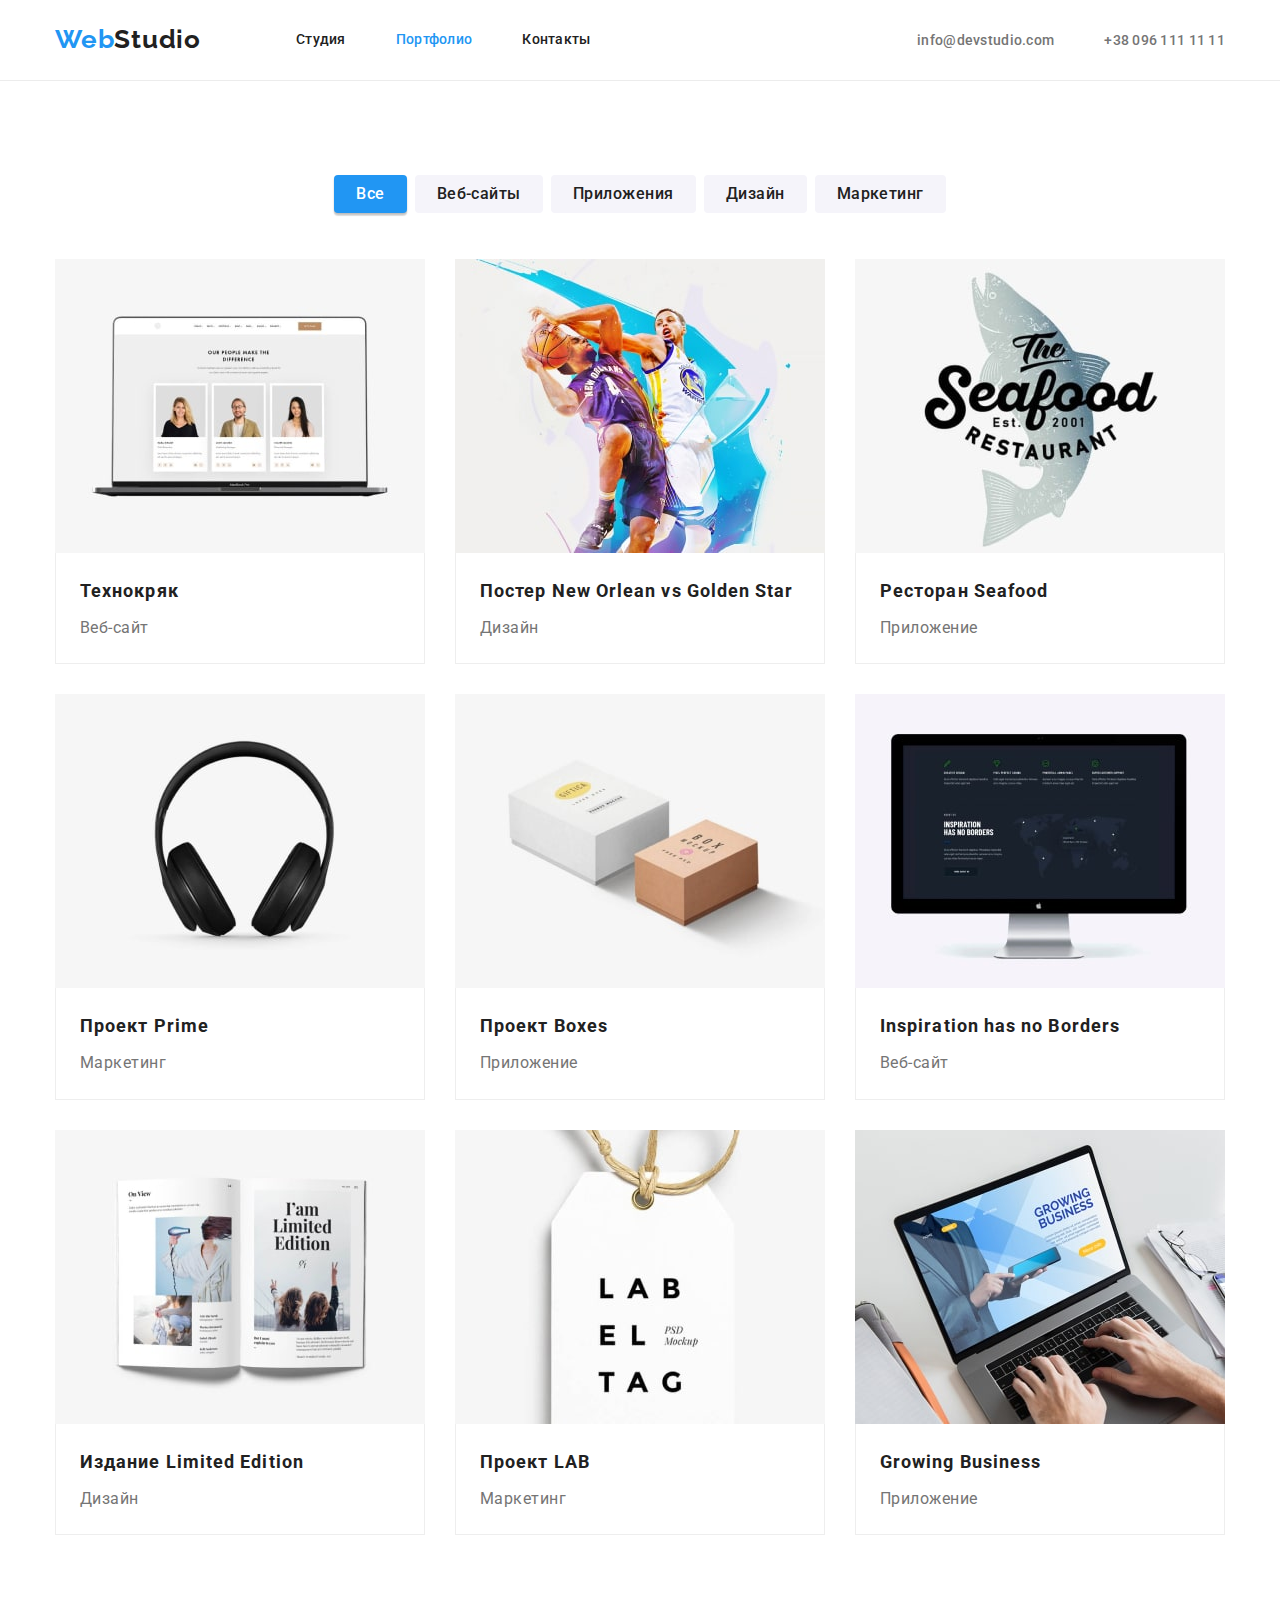
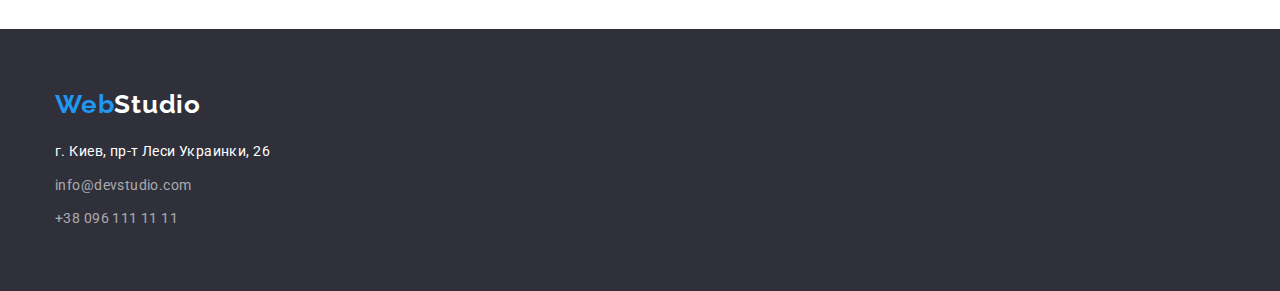
==== portfolio.html @ 29672356 "clone file from hw-03" ====
<!DOCTYPE html>
<html lang="en">

<head>
    <meta charset="UTF-8" />
    <meta http-equiv="X-UA-Compatible" content="IE=edge" />
    <meta name="viewport" content="width=device-width, initial-scale=1.0" />
    <link rel="preconnect" href="https://fonts.googleapis.com" />
    <link rel="preconnect" href="https://fonts.gstatic.com" crossorigin />
    <link href="https://fonts.googleapis.com/css2?family=Raleway:wght@700&family=Roboto:wght@400;500;700;900&display=swap" rel="stylesheet" />
    <title>WebStudio-Portfolio</title>
    <link rel="stylesheet" href="https://cdnjs.cloudflare.com/ajax/libs/modern-normalize/1.1.0/modern-normalize.min.css" />

    <link rel="stylesheet" href="./css/styles.css" />
</head>

<body>
    <!-- Header -->
    <header class="header">
        <!-- Navigation -->
        <div class="container nav-container">
            <nav class="nav">
                <a href="./index.html" class="logo-header link">Web<span class="logo-header-span">Studio</span></a
          >
          <ul class="nav-list list">
            <li class="nav-item">
              <a href="./index.html" class="nav-link link">Студия</a>
                </li>
                <li class="nav-item">
                    <a href="./portfolio.html" class="nav-link current link">Портфолио</a>
                </li>
                <li class="nav-item">
                    <a href="#" class="nav-link link">Контакты</a>
                </li>
                </ul>
            </nav>
            <ul class="contact-nav list">
                <li class="contact-item">
                    <a href="mailto:info@devstudio.com" class="contact-link link">info@devstudio.com</a>
                </li>
                <li class="contact-item">
                    <a href="tel:+380961111111" class="contact-link link">+38 096 111 11 11</a>
                </li>
            </ul>
        </div>
    </header>
    <!-- Main Content -->
    <main class="portfolio-main">
        <section class="portfolio section">
            <div class="container">
                <h1 class="visually-hidden">Портфолио</h1>
                <ul class="filters list">
                    <li class="filters-item">
                        <button type="button" class="portfolio-btn current-btn">Все</button>
                    </li>
                    <li class="filters-item">
                        <button type="button" class="portfolio-btn">Веб-сайты</button>
                    </li>
                    <li class="filters-item">
                        <button type="button" class="portfolio-btn">Приложения</button>
                    </li>
                    <li class="filters-item">
                        <button type="button" class="portfolio-btn">Дизайн</button>
                    </li>
                    <li class="filters-item">
                        <button type="button" class="portfolio-btn">Маркетинг</button>
                    </li>
                </ul>

                <ul class="projects list">
                    <li class="projects-item">
                        <img src="./images/portfolio-img-1.jpg" alt="Пример веб-сайта" class="projects-photo" width="370" height="294" />
                        <div class="item-wrap">
                            <h2 class="title">Технокряк</h2>
                            <p class="text">Веб-сайт</p>
                        </div>
                    </li>
                    <li class="projects-item">
                        <img src="./images/portfolio-img-2.jpg" alt="Баскетбольный постер" class="projects-photo" width="370" height="294" />
                        <div class="item-wrap">
                            <h2 class="title">Постер New Orlean vs Golden Star</h2>
                            <p class="text">Дизайн</p>
                        </div>
                    </li>
                    <li class="projects-item">
                        <img src="./images/portfolio-img-3.jpg" alt="Лого ресторана Seafood" class="projects-photo" width="370" height="294" />
                        <div class="item-wrap">
                            <h2 class="title">Ресторан Seafood</h2>
                            <p class="text">Приложение</p>
                        </div>
                    </li>
                    <li class="projects-item">
                        <img src="./images/portfolio-img-4.jpg" alt="Фото наушников" class="projects-photo" width="370" height="294" />
                        <div class="item-wrap">
                            <h2 class="title">Проект Prime</h2>
                            <p class="text">Маркетинг</p>
                        </div>
                    </li>
                    <li class="projects-item">
                        <img src="./images/portfolio-img-5.jpg" alt="Фото коробок" class="projects-photo" width="370" height="294" />
                        <div class="item-wrap">
                            <h2 class="title">Проект Boxes</h2>
                            <p class="text">Приложение</p>
                        </div>
                    </li>
                    <li class="projects-item">
                        <img src="./images/portfolio-img-6.jpg" alt="Монитор с открытым сайтом" class="projects-photo" width="370" height="294" />
                        <div class="item-wrap">
                            <h2 class="title">Inspiration has no Borders</h2>
                            <p class="text">Веб-сайт</p>
                        </div>
                    </li>
                    <li class="projects-item">
                        <img src="./images/portfolio-img-7.jpg" alt="Фото открытого журнала" class="projects-photo" width="370" height="294" />
                        <div class="item-wrap">
                            <h2 class="title">Издание Limited Edition</h2>
                            <p class="text">Дизайн</p>
                        </div>
                    </li>
                    <li class="projects-item">
                        <img src="./images/portfolio-img-8.jpg" alt="Бумажный ценник" class="projects-photo" width="370" height="294" />
                        <div class="item-wrap">
                            <h2 class="title">Проект LAB</h2>
                            <p class="text">Маркетинг</p>
                        </div>
                    </li>
                    <li class="projects-item">
                        <img src="./images/portfolio-img-9.jpg" alt="Мужские руки и ноутбук" class="projects-photo" width="370" height="294" />
                        <div class="item-wrap">
                            <h2 class="title">Growing Business</h2>
                            <p class="text">Приложение</p>
                        </div>
                    </li>
                </ul>
            </div>
        </section>
    </main>
    <!-- Footer -->
    <footer class="footer">
        <address class="address">
        <div class="container">
          <a href="./index.html " class="logo-footer link">
            Web<span class="logo-footer-span">Studio</span>
          </a>
          <ul class="contacts list">
            <li class="contacts-item">
              <a
                href="https://goo.gl/maps/u7yBzn2zctHJCY1Q6 "
                target="_blank"
                class="post-address link"
                rel="noreferrer noopener nofollow"
                >г. Киев, пр-т Леси Украинки, 26</a
              >
            </li>
            <li class="contacts-item">
              <a href="mailto:info@devstudio.com" class="contact-item-link link"
                >info@devstudio.com</a
              >
            </li>
            <li class="contacts-item">
              <a href="tel:+380961111111 " class="contact-item-link link">+38 096 111 11 11</a>
            </li>
          </ul>
        </div>
      </address>
    </footer>
</body>

</html>
---- css/styles.css ----
:root {
    --brand-color: #2196f3;
    --btn-hover: #188ce8;
    --main-color: #212121;
    --second-color: #757575;
    --accent-color: #ffffff;
    --background: #2f303a;
    --foot-color: rgba(255, 255, 255, 0.6);
    --portfolio-bcg-color: #f5f4fa;
}

body {
    font-family: 'Roboto', sans-serif;
    font-style: normal;
    font-size: 14px;
    color: var(--main-color);
}

h1,
h2,
h3,
h4,
h5,
h6,
p {
    margin-top: 0;
    margin-bottom: 0;
}

ul,
ol {
    margin: 0;
    padding-left: 0;
}

img {
    display: block;
    max-width: 100%;
    height: auto;
}

.link {
    text-decoration: none;
    padding: 10px 0;
}

.list {
    list-style: none;
}

.section {
    padding-top: 94px;
    padding-bottom: 94px;
}


/* Header */

.header {
    border-bottom: 1px solid #ececec;
}

.container {
    width: 100%;
    max-width: 1200px;
    padding-left: 15px;
    padding-right: 15px;
    margin-left: auto;
    margin-right: auto;
}

.logo-header {
    font-family: 'Raleway', sans-serif;
    font-style: Bold;
    font-weight: 700;
    font-size: 26px;
    line-height: 1.2;
    letter-spacing: 0.03em;
    color: var(--brand-color);
    padding: 24px 0 25px;
}

.logo-header-span {
    color: var(--main-color);
}

.nav-container {
    display: flex;
    align-items: center;
}

.nav {
    display: flex;
    align-items: center;
}

.nav-list {
    font-weight: 500;
    line-height: 1.14;
    letter-spacing: 0.02em;
    margin-left: 95px;
    display: flex;
    gap: 50px;
}

.nav-list .nav-item:last-child {
    margin-right: 0;
}

.contact-nav {
    margin-left: auto;
    display: flex;
    justify-content: space-between;
}

.contact-nav .link {
    font-weight: 500;
    line-height: 1.14;
    letter-spacing: 0.02em;
    color: var(--second-color);
}

.contact-item {
    margin-left: 50px;
}

.contact-nav .contact-item:first-child {
    margin-left: 0;
}

.nav-link {
    color: var(--main-color);
    display: inline-block;
}

.current {
    color: var(--brand-color);
}

.nav-link:hover,
.contact-link:hover,
.contact-item-link:hover,
.post-address:hover,
.nav-link:focus,
.contact-link:focus,
.contact-item-link:focus,
.post-address:focus {
    color: var(--brand-color);
}


/* Main */

.order-service {
    background-color: var(--background);
    text-align: center;
    padding: 200px 0;
}

.main-title {
    margin-bottom: 35px;
    font-weight: 900;
    font-size: 44px;
    line-height: 1.36;
    text-align: center;
    letter-spacing: 0.06em;
    text-transform: uppercase;
    color: var(--accent-color);
}

.btn-primary {
    background: var(--brand-color);
    box-shadow: 0px 4px 4px rgba(0, 0, 0, 0.15);
    border-radius: 4px;
    font-family: inherit;
    font-style: normal;
    font-weight: 700;
    font-size: 16px;
    line-height: 1.9;
    text-align: center;
    letter-spacing: 0.06em;
    color: var(--accent-color);
    padding: 10px 32px;
}

.btn-primary:hover,
.btn-primary:focus {
    background-color: var(--btn-hover);
}


/* Features */

.features-list {
    display: flex;
    gap: 30px;
}

.visually-hidden {
    position: absolute;
    width: 1px;
    height: 1px;
    margin: -1px;
    border: 0;
    padding: 0;
    white-space: nowrap;
    clip-path: inset(100%);
    clip: rect(0 0 0 0);
    overflow: hidden;
}

.features-list .title {
    font-size: 14px;
    font-weight: 700;
    line-height: 1.14;
    letter-spacing: 0.03em;
    text-transform: uppercase;
    margin-bottom: 10px;
}

.features-list .text {
    font-weight: 400;
    line-height: 1.7;
    letter-spacing: 0.03em;
    color: var(--second-color);
}


/* What we do */

.work {
    padding-top: 0;
}

.work-title {
    margin-bottom: 50px;
}

.work-list {
    display: flex;
    justify-content: center;
    gap: 30px;
}


/* Our team */

.our-team {
    background-color: var(--portfolio-bcg-color);
}

.our-team-title {
    margin-bottom: 50px;
}

.team-list {
    display: flex;
    gap: 30px;
}

.team-item {
    margin-right: auto;
    background: #ffffff;
    box-shadow: 0px 1px 3px rgba(0, 0, 0, 0.12), 0px 1px 1px rgba(0, 0, 0, 0.14), 0px 2px 1px rgba(0, 0, 0, 0.2);
    border-radius: 0px 0px 4px 4px;
}

.work-title,
.our-team-title {
    font-weight: 700;
    font-size: 36px;
    line-height: 1.17;
    text-align: center;
    letter-spacing: 0.03em;
}

.team-wrap {
    padding: 30px 59px;
}

.team-list .title {
    font-weight: 500;
    font-size: 16px;
    line-height: 1.19;
    text-align: center;
    letter-spacing: 0.03em;
    margin-bottom: 10px;
}

.team-list .text {
    font-weight: 400;
    font-size: 16px;
    line-height: 1.19;
    text-align: center;
    letter-spacing: 0.03em;
    color: var(--second-color);
}


/* Footer */

.footer {
    padding: 60px 0;
    background-color: var(--background);
}

.address {
    font-style: normal;
}

.logo-footer {
    font-family: 'Raleway', sans-serif;
    font-weight: 700;
    font-size: 26px;
    line-height: 1.19;
    letter-spacing: 0.03em;
    color: var(--brand-color);
    padding: 0;
}

.logo-footer-span {
    color: var(--accent-color);
}

.contacts {
    margin-top: 20px;
}

.contacts .contacts-item {
    margin-bottom: 10px;
}

.contacts .contacts-item:last-child {
    margin-bottom: 0;
}

.post-address {
    font-weight: 400;
    line-height: 1.7;
    letter-spacing: 0.03em;
    color: var(--accent-color);
    padding: 0;
}

.contact-item-link {
    font-weight: 400;
    line-height: 1.7;
    letter-spacing: 0.03em;
    color: var(--foot-color);
    padding: 0;
}


/* portfolio css */

.filters {
    display: flex;
    justify-content: center;
    margin-bottom: 46px;
    gap: 8px;
}

.portfolio-btn {
    color: var(--main-color);
    background-color: var(--portfolio-bcg-color);
    border-radius: 4px;
    border-style: none;
    font-family: inherit;
    font-style: normal;
    font-weight: 500;
    font-size: 16px;
    line-height: 1.6;
    text-align: center;
    letter-spacing: 0.03em;
    cursor: pointer;
    padding: 6px 22px;
}

.portfolio-btn:hover,
.portfolio-btn:focus,
.current-btn {
    background-color: var(--brand-color);
    color: var(--accent-color);
    box-shadow: 0px 3px 1px rgba(0, 0, 0, 0.1), 0px 1px 2px rgba(0, 0, 0, 0.08), 0px 2px 2px rgba(0, 0, 0, 0.12);
}

.projects .title {
    font-weight: 700;
    font-size: 18px;
    line-height: 2;
    letter-spacing: 0.06em;
    margin-bottom: 4px;
}

.projects .text {
    font-weight: 400;
    font-size: 16px;
    line-height: 1.9;
    letter-spacing: 0.03em;
    color: var(--second-color);
}

.projects {
    display: flex;
    flex-wrap: wrap;
    gap: 30px;
}

.projects>.projects-item {
    width: calc((100% - 60px) / 3);
}

.item-wrap {
    border-bottom: 1px solid #eeeeee;
    border-left: 1px solid #eeeeee;
    border-right: 1px solid #eeeeee;
    padding: 20px 24px;
}
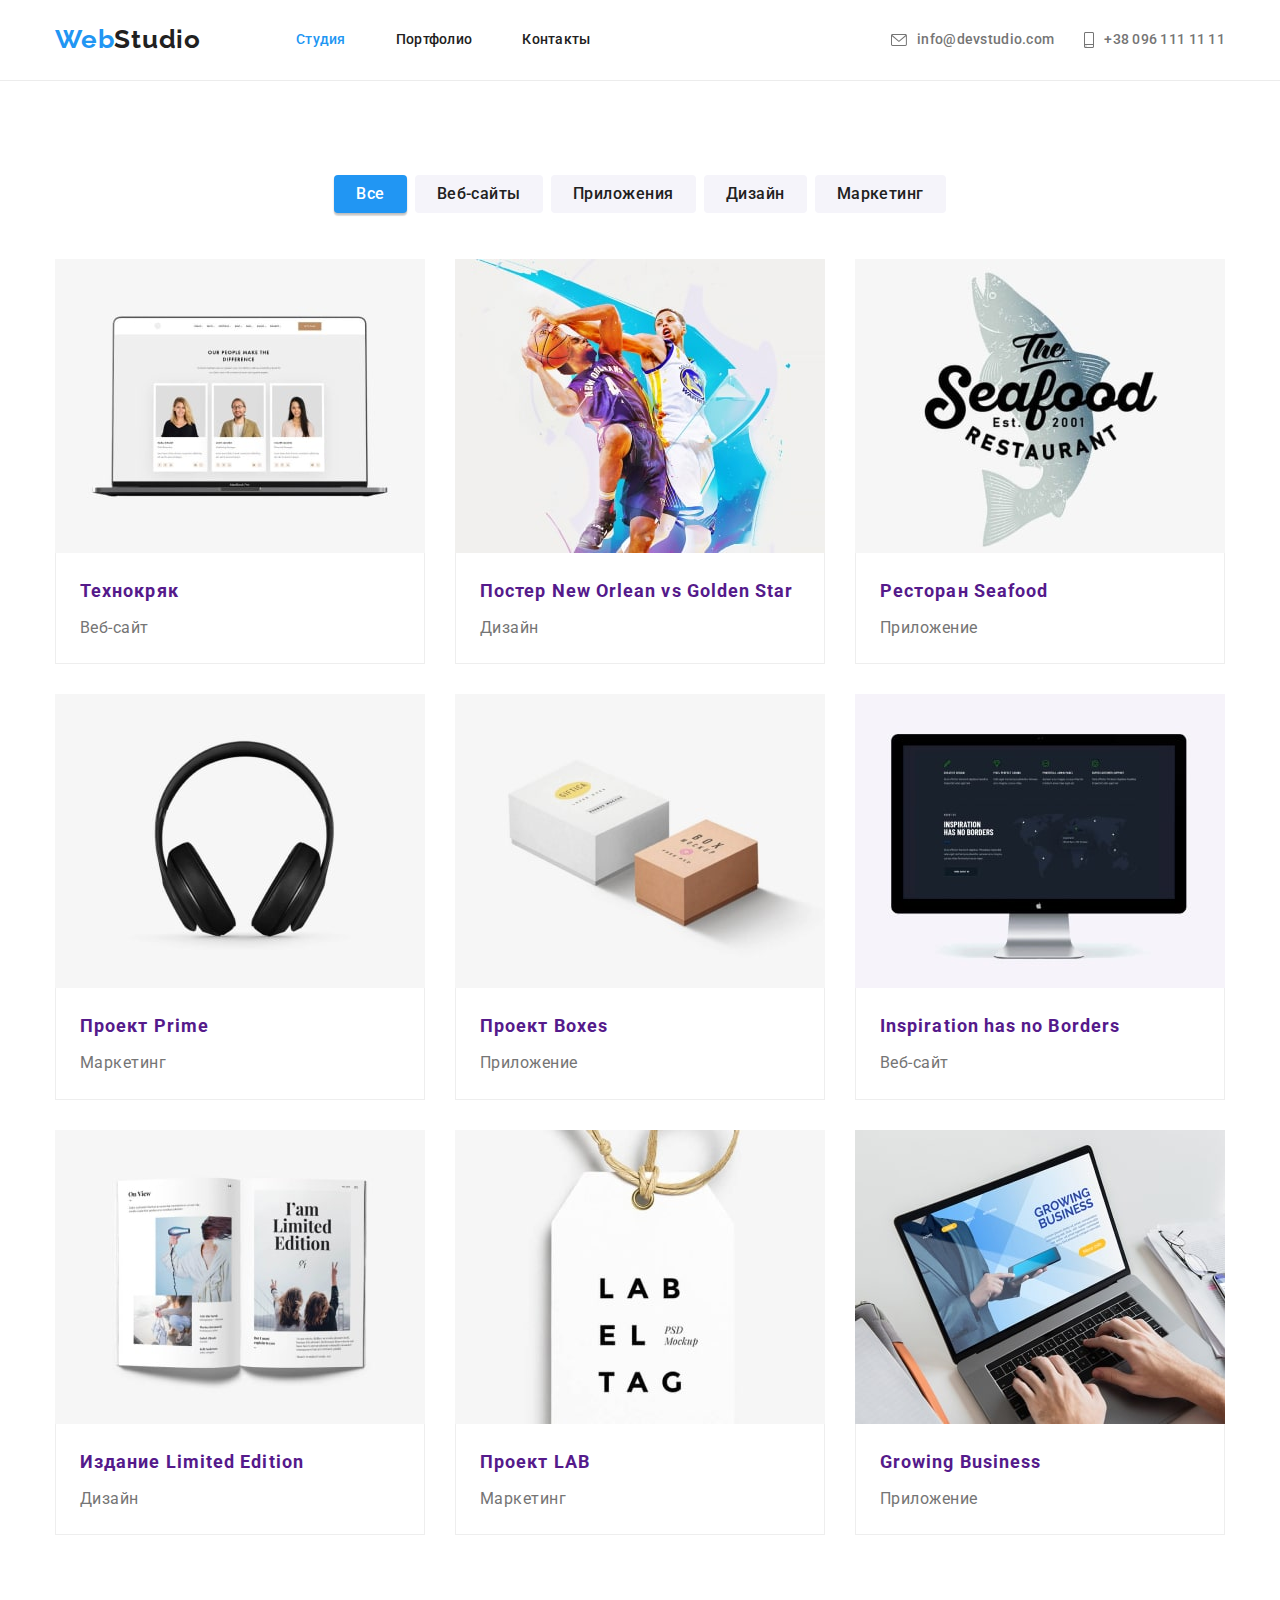
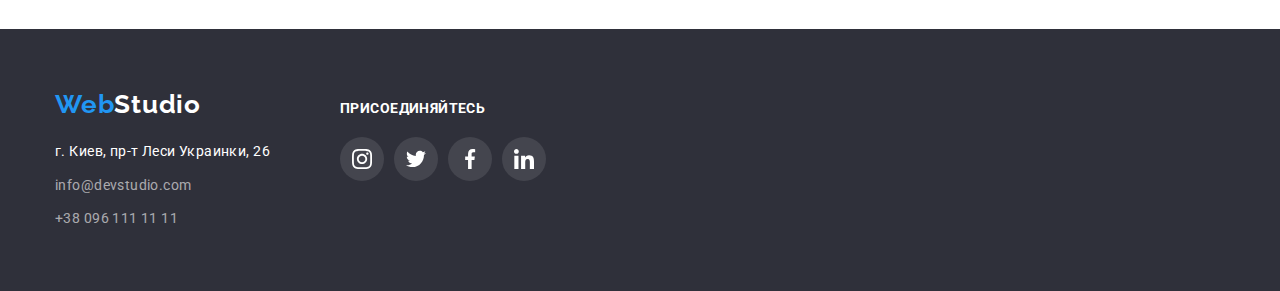
==== commit 4304fdbc: "add icon, styles, shadow" ====
--- a/portfolio.html
+++ b/portfolio.html
@@ -20,150 +20,269 @@
         <!-- Navigation -->
         <div class="container nav-container">
             <nav class="nav">
-                <a href="./index.html" class="logo-header link">Web<span class="logo-header-span">Studio</span></a
-          >
-          <ul class="nav-list list">
-            <li class="nav-item">
-              <a href="./index.html" class="nav-link link">Студия</a>
-                </li>
-                <li class="nav-item">
-                    <a href="./portfolio.html" class="nav-link current link">Портфолио</a>
-                </li>
-                <li class="nav-item">
-                    <a href="#" class="nav-link link">Контакты</a>
-                </li>
+                <a href="./index.html" class="logo-header link">
+            Web<span class="logo-header-span">Studio</span>
+          </a>
+                <ul class="nav-list list">
+                    <li class="nav-item">
+                        <a href="./index.html" class="nav-link current link">Студия</a>
+                    </li>
+                    <li class="nav-item">
+                        <a href="./portfolio.html" class="nav-link link">Портфолио</a>
+                    </li>
+                    <li class="nav-item">
+                        <a href="#" class="nav-link link">Контакты</a>
+                    </li>
                 </ul>
             </nav>
+
             <ul class="contact-nav list">
                 <li class="contact-item">
-                    <a href="mailto:info@devstudio.com" class="contact-link link">info@devstudio.com</a>
+                    <a href="mailto:info@devstudio.com" class="contact-link link">
+                        <svg class="icon-header" width="16px" height="12px">
+                <use href="./images/icons.svg#icon-envelope"></use>
+              </svg> info@devstudio.com
+                    </a>
                 </li>
                 <li class="contact-item">
-                    <a href="tel:+380961111111" class="contact-link link">+38 096 111 11 11</a>
-                </li>
-            </ul>
-        </div>
+                    <a href="tel:+380961111111" class="contact-link link">
+                        <svg class="icon-header" width="10px" height="16px">
+                <use href="./images/icons.svg#icon-smartphone"></use></svg
+              >+38 096 111 11 11</a
+            >
+          </li>
+        </ul>
+      </div>
     </header>
     <!-- Main Content -->
     <main class="portfolio-main">
-        <section class="portfolio section">
-            <div class="container">
-                <h1 class="visually-hidden">Портфолио</h1>
-                <ul class="filters list">
-                    <li class="filters-item">
-                        <button type="button" class="portfolio-btn current-btn">Все</button>
-                    </li>
-                    <li class="filters-item">
-                        <button type="button" class="portfolio-btn">Веб-сайты</button>
-                    </li>
-                    <li class="filters-item">
-                        <button type="button" class="portfolio-btn">Приложения</button>
-                    </li>
-                    <li class="filters-item">
-                        <button type="button" class="portfolio-btn">Дизайн</button>
-                    </li>
-                    <li class="filters-item">
-                        <button type="button" class="portfolio-btn">Маркетинг</button>
-                    </li>
-                </ul>
-
-                <ul class="projects list">
-                    <li class="projects-item">
-                        <img src="./images/portfolio-img-1.jpg" alt="Пример веб-сайта" class="projects-photo" width="370" height="294" />
-                        <div class="item-wrap">
-                            <h2 class="title">Технокряк</h2>
-                            <p class="text">Веб-сайт</p>
-                        </div>
-                    </li>
-                    <li class="projects-item">
-                        <img src="./images/portfolio-img-2.jpg" alt="Баскетбольный постер" class="projects-photo" width="370" height="294" />
-                        <div class="item-wrap">
-                            <h2 class="title">Постер New Orlean vs Golden Star</h2>
-                            <p class="text">Дизайн</p>
-                        </div>
-                    </li>
-                    <li class="projects-item">
-                        <img src="./images/portfolio-img-3.jpg" alt="Лого ресторана Seafood" class="projects-photo" width="370" height="294" />
-                        <div class="item-wrap">
-                            <h2 class="title">Ресторан Seafood</h2>
-                            <p class="text">Приложение</p>
-                        </div>
-                    </li>
-                    <li class="projects-item">
-                        <img src="./images/portfolio-img-4.jpg" alt="Фото наушников" class="projects-photo" width="370" height="294" />
-                        <div class="item-wrap">
-                            <h2 class="title">Проект Prime</h2>
-                            <p class="text">Маркетинг</p>
-                        </div>
-                    </li>
-                    <li class="projects-item">
-                        <img src="./images/portfolio-img-5.jpg" alt="Фото коробок" class="projects-photo" width="370" height="294" />
-                        <div class="item-wrap">
-                            <h2 class="title">Проект Boxes</h2>
-                            <p class="text">Приложение</p>
-                        </div>
-                    </li>
-                    <li class="projects-item">
-                        <img src="./images/portfolio-img-6.jpg" alt="Монитор с открытым сайтом" class="projects-photo" width="370" height="294" />
-                        <div class="item-wrap">
-                            <h2 class="title">Inspiration has no Borders</h2>
-                            <p class="text">Веб-сайт</p>
-                        </div>
-                    </li>
-                    <li class="projects-item">
-                        <img src="./images/portfolio-img-7.jpg" alt="Фото открытого журнала" class="projects-photo" width="370" height="294" />
-                        <div class="item-wrap">
-                            <h2 class="title">Издание Limited Edition</h2>
-                            <p class="text">Дизайн</p>
-                        </div>
-                    </li>
-                    <li class="projects-item">
-                        <img src="./images/portfolio-img-8.jpg" alt="Бумажный ценник" class="projects-photo" width="370" height="294" />
-                        <div class="item-wrap">
-                            <h2 class="title">Проект LAB</h2>
-                            <p class="text">Маркетинг</p>
-                        </div>
-                    </li>
-                    <li class="projects-item">
-                        <img src="./images/portfolio-img-9.jpg" alt="Мужские руки и ноутбук" class="projects-photo" width="370" height="294" />
-                        <div class="item-wrap">
-                            <h2 class="title">Growing Business</h2>
-                            <p class="text">Приложение</p>
-                        </div>
-                    </li>
-                </ul>
-            </div>
-        </section>
+      <section class="portfolio section">
+        <div class="container">
+          <h1 class="visually-hidden">Портфолио</h1>
+          <ul class="filters list">
+            <li class="filters-item">
+              <button type="button" class="portfolio-btn current-btn">Все</button>
+            </li>
+            <li class="filters-item">
+              <button type="button" class="portfolio-btn">Веб-сайты</button>
+            </li>
+            <li class="filters-item">
+              <button type="button" class="portfolio-btn">Приложения</button>
+            </li>
+            <li class="filters-item">
+              <button type="button" class="portfolio-btn">Дизайн</button>
+            </li>
+            <li class="filters-item">
+              <button type="button" class="portfolio-btn">Маркетинг</button>
+            </li>
+          </ul>
+
+          <ul class="projects list">
+            <li class="projects-item">
+              <a href="" class="project-link link">
+                <img
+                  src="./images/portfolio-img-1.jpg"
+                  alt="Пример веб-сайта"
+                  class="projects-photo"
+                  width="370"
+                  height="294"
+                />
+                <div class="item-wrap">
+                  <h2 class="title">Технокряк</h2>
+                  <p class="text">Веб-сайт</p>
+                </div>
+              </a>
+            </li>
+            <li class="projects-item">
+              <a href="" class="project-link link">
+                <img
+                  src="./images/portfolio-img-2.jpg"
+                  alt="Баскетбольный постер"
+                  class="projects-photo"
+                  width="370"
+                  height="294"
+                />
+                <div class="item-wrap">
+                  <h2 class="title">Постер New Orlean vs Golden Star</h2>
+                  <p class="text">Дизайн</p>
+                </div>
+              </a>
+            </li>
+            <li class="projects-item">
+              <a href="" class="project-link link">
+                <img
+                  src="./images/portfolio-img-3.jpg"
+                  alt="Лого ресторана Seafood"
+                  class="projects-photo"
+                  width="370"
+                  height="294"
+                />
+                <div class="item-wrap">
+                  <h2 class="title">Ресторан Seafood</h2>
+                  <p class="text">Приложение</p>
+                </div>
+              </a>
+            </li>
+            <li class="projects-item">
+              <a href="" class="project-link link">
+                <img
+                  src="./images/portfolio-img-4.jpg"
+                  alt="Фото наушников"
+                  class="projects-photo"
+                  width="370"
+                  height="294"
+                />
+                <div class="item-wrap">
+                  <h2 class="title">Проект Prime</h2>
+                  <p class="text">Маркетинг</p>
+                </div>
+              </a>
+            </li>
+            <li class="projects-item">
+              <a href="" class="project-link link">
+                <img
+                  src="./images/portfolio-img-5.jpg"
+                  alt="Фото коробок"
+                  class="projects-photo"
+                  width="370"
+                  height="294"
+                />
+                <div class="item-wrap">
+                  <h2 class="title">Проект Boxes</h2>
+                  <p class="text">Приложение</p>
+                </div>
+              </a>
+            </li>
+            <li class="projects-item">
+              <a href="" class="project-link link">
+                <img
+                  src="./images/portfolio-img-6.jpg"
+                  alt="Монитор с открытым сайтом"
+                  class="projects-photo"
+                  width="370"
+                  height="294"
+                />
+                <div class="item-wrap">
+                  <h2 class="title">Inspiration has no Borders</h2>
+                  <p class="text">Веб-сайт</p>
+                </div>
+              </a>
+            </li>
+            <li class="projects-item">
+              <a href="" class="project-link link">
+                <img
+                  src="./images/portfolio-img-7.jpg"
+                  alt="Фото открытого журнала"
+                  class="projects-photo"
+                  width="370"
+                  height="294"
+                />
+                <div class="item-wrap">
+                  <h2 class="title">Издание Limited Edition</h2>
+                  <p class="text">Дизайн</p>
+                </div>
+              </a>
+            </li>
+            <li class="projects-item">
+              <a href="" class="project-link link">
+                <img
+                  src="./images/portfolio-img-8.jpg"
+                  alt="Бумажный ценник"
+                  class="projects-photo"
+                  width="370"
+                  height="294"
+                />
+                <div class="item-wrap">
+                  <h2 class="title">Проект LAB</h2>
+                  <p class="text">Маркетинг</p>
+                </div>
+              </a>
+            </li>
+            <li class="projects-item">
+              <a href="" class="project-link link">
+                <img
+                  src="./images/portfolio-img-9.jpg"
+                  alt="Мужские руки и ноутбук"
+                  class="projects-photo"
+                  width="370"
+                  height="294"
+                />
+                <div class="item-wrap">
+                  <h2 class="title">Growing Business</h2>
+                  <p class="text">Приложение</p>
+                </div>
+              </a>
+            </li>
+          </ul>
+        </div>
+      </section>
     </main>
     <!-- Footer -->
     <footer class="footer">
-        <address class="address">
+      <address class="address">
         <div class="container">
-          <a href="./index.html " class="logo-footer link">
-            Web<span class="logo-footer-span">Studio</span>
-          </a>
-          <ul class="contacts list">
-            <li class="contacts-item">
-              <a
-                href="https://goo.gl/maps/u7yBzn2zctHJCY1Q6 "
-                target="_blank"
-                class="post-address link"
-                rel="noreferrer noopener nofollow"
-                >г. Киев, пр-т Леси Украинки, 26</a
-              >
-            </li>
-            <li class="contacts-item">
-              <a href="mailto:info@devstudio.com" class="contact-item-link link"
-                >info@devstudio.com</a
-              >
-            </li>
-            <li class="contacts-item">
-              <a href="tel:+380961111111 " class="contact-item-link link">+38 096 111 11 11</a>
-            </li>
-          </ul>
-        </div>
-      </address>
-    </footer>
+          <div class="footer-wrap">
+            <div class="adress-wrap">
+              <a href="./index.html" class="logo-footer link">
+                Web<span class="logo-footer-span">Studio</span>
+              </a>
+              <ul class="contacts list">
+                <li class="contacts-item">
+                  <a
+                    href="https://goo.gl/maps/u7yBzn2zctHJCY1Q6"
+                    target="_blank"
+                    class="post-address link"
+                    rel="noreferrer noopener nofollow "
+                    >г. Киев, пр-т Леси Украинки, 26</a
+                  >
+                </li>
+                <li class="contacts-item">
+                  <a href="mailto:info@devstudio.com " class="contact-item-link link"
+                    >info@devstudio.com</a
+                  >
+                </li>
+                <li class="contacts-item">
+                  <a href="tel:+380961111111" class="contact-item-link link">+38 096 111 11 11</a>
+                </li>
+              </ul>
+            </div>
+            <div class="footer-soc-wrap">
+              <h2 class="footer-soc-title title">Присоединяйтесь</h2>
+              <ul class="footer-soc list">
+                <li class="footer-soc-item">
+                  <a href="" class="footer-soc-link link">
+                    <svg class="footer-soc-icon" width="20" height="20">
+                      <use href="./images/icons.svg#icon-instagram"></use>
+                    </svg>
+                    </a>
+                </li>
+                <li class="footer-soc-item">
+                    <a href="" class="footer-soc-link link">
+                        <svg class="footer-soc-icon" width="20" height="20">
+                      <use href="./images/icons.svg#icon-twitter"></use>
+                    </svg>
+                    </a>
+                </li>
+                <li class="footer-soc-item">
+                    <a href="" class="footer-soc-link link">
+                        <svg class="footer-soc-icon" width="20" height="20">
+                      <use href="./images/icons.svg#icon-facebook"></use>
+                    </svg>
+                    </a>
+                </li>
+                <li class="footer-soc-item">
+                    <a href="" class="footer-soc-link link">
+                        <svg class="footer-soc-icon" width="20" height="20">
+                      <use href="./images/icons.svg#icon-linkedin"></use>
+                    </svg>
+                    </a>
+                </li>
+            </ul>
+        </div>
+        </div>
+        </div>
+        </address>
+        </footer>
 </body>
 
 </html>--- a/css/styles.css
+++ b/css/styles.css
@@ -7,10 +7,11 @@
     --background: #2f303a;
     --foot-color: rgba(255, 255, 255, 0.6);
     --portfolio-bcg-color: #f5f4fa;
+    --icon-social-color: #afb1b8;
 }
 
 body {
-    font-family: 'Roboto', sans-serif;
+    font-family: "Roboto", sans-serif;
     font-style: normal;
     font-size: 14px;
     color: var(--main-color);
@@ -41,7 +42,7 @@
 
 .link {
     text-decoration: none;
-    padding: 10px 0;
+    padding: 0;
 }
 
 .list {
@@ -70,7 +71,7 @@
 }
 
 .logo-header {
-    font-family: 'Raleway', sans-serif;
+    font-family: "Raleway", sans-serif;
     font-style: Bold;
     font-weight: 700;
     font-size: 26px;
@@ -111,26 +112,28 @@
     margin-left: auto;
     display: flex;
     justify-content: space-between;
-}
-
-.contact-nav .link {
+    gap: 30px;
+}
+
+.contact-link {
     font-weight: 500;
     line-height: 1.14;
     letter-spacing: 0.02em;
     color: var(--second-color);
-}
-
-.contact-item {
-    margin-left: 50px;
-}
-
-.contact-nav .contact-item:first-child {
-    margin-left: 0;
+    display: flex;
+    align-items: center;
+    padding: 10px 0;
+}
+
+.icon-header {
+    margin-right: 10px;
+    fill: currentColor;
 }
 
 .nav-link {
     color: var(--main-color);
     display: inline-block;
+    padding: 10px 0;
 }
 
 .current {
@@ -151,13 +154,18 @@
 
 /* Main */
 
-.order-service {
-    background-color: var(--background);
+.hero {
+    max-width: 1600px;
+    margin: 0 auto;
+    background-image: linear-gradient(rgba(47, 48, 58, 0.4), rgba(47, 48, 58, 0.4)), url(../images/main-section-Img.jpg);
+    background-repeat: no-repeat;
+    background-size: cover;
+    background-position: center;
     text-align: center;
     padding: 200px 0;
 }
 
-.main-title {
+.hero-title {
     margin-bottom: 35px;
     font-weight: 900;
     font-size: 44px;
@@ -209,6 +217,14 @@
     overflow: hidden;
 }
 
+.icon-thumb {
+    /* display: flex; */
+    padding: 25px 100px;
+    margin-bottom: 30px;
+    background: #f5f4fa;
+    border-radius: 4px;
+}
+
 .features-list .title {
     font-size: 14px;
     font-weight: 700;
@@ -259,14 +275,16 @@
 }
 
 .team-item {
-    margin-right: auto;
+    /* margin-right: auto; */
     background: #ffffff;
     box-shadow: 0px 1px 3px rgba(0, 0, 0, 0.12), 0px 1px 1px rgba(0, 0, 0, 0.14), 0px 2px 1px rgba(0, 0, 0, 0.2);
     border-radius: 0px 0px 4px 4px;
 }
 
 .work-title,
-.our-team-title {
+.hero-title,
+.our-team-title,
+.clients-title {
     font-weight: 700;
     font-size: 36px;
     line-height: 1.17;
@@ -275,7 +293,7 @@
 }
 
 .team-wrap {
-    padding: 30px 59px;
+    padding: 30px 32px;
 }
 
 .team-list .title {
@@ -294,6 +312,63 @@
     text-align: center;
     letter-spacing: 0.03em;
     color: var(--second-color);
+    margin-bottom: 16px;
+}
+
+.team-soc {
+    display: flex;
+    justify-content: center;
+    gap: 10px;
+}
+
+.team-soc-link {
+    width: 44px;
+    height: 44px;
+    border-radius: 50%;
+    background-color: var(--accent-color);
+    display: flex;
+    align-items: center;
+    justify-content: center;
+    color: var(--icon-social-color);
+}
+
+.team-soc-icon {
+    fill: currentColor;
+}
+
+.team-soc-link:hover {
+    background-color: var(--brand-color);
+    color: var(--accent-color);
+}
+
+
+/* Clients */
+
+.clients-list {
+    display: flex;
+    gap: 30px;
+    justify-content: center;
+    margin-top: 50px;
+}
+
+.clients-link {
+    padding: 16px 32px;
+    border: 1px solid var(--icon-social-color);
+    border-radius: 4px;
+    color: var(--icon-social-color);
+    display: flex;
+    align-items: center;
+    justify-content: center;
+}
+
+.icon-client {
+    fill: currentColor;
+}
+
+.clients-link:hover,
+.client-link:focus {
+    color: var(--brand-color);
+    border: 1px solid var(--brand-color);
 }
 
 
@@ -309,7 +384,7 @@
 }
 
 .logo-footer {
-    font-family: 'Raleway', sans-serif;
+    font-family: "Raleway", sans-serif;
     font-weight: 700;
     font-size: 26px;
     line-height: 1.19;
@@ -348,6 +423,50 @@
     letter-spacing: 0.03em;
     color: var(--foot-color);
     padding: 0;
+}
+
+.footer-soc-title {
+    font-weight: 700;
+    font-size: 14px;
+    line-height: 1.14;
+    letter-spacing: 0.03em;
+    text-transform: uppercase;
+    color: var(--accent-color);
+    margin-bottom: 20px;
+}
+
+.footer-soc {
+    display: flex;
+    gap: 10px;
+}
+
+.footer-soc-link {
+    width: 44px;
+    height: 44px;
+    border-radius: 50%;
+    background-color: rgba(255, 255, 255, 0.1);
+    display: flex;
+    align-items: center;
+    justify-content: center;
+    color: var(--accent-color);
+}
+
+.footer-soc-icon {
+    fill: currentColor;
+}
+
+.footer-soc-link:hover,
+.footer-soc-link:focus {
+    background-color: var(--brand-color);
+}
+
+.footer-soc-wrap {
+    margin-top: 12px;
+}
+
+.footer-wrap {
+    display: flex;
+    gap: 70px;
 }
 
 
@@ -415,4 +534,14 @@
     border-left: 1px solid #eeeeee;
     border-right: 1px solid #eeeeee;
     padding: 20px 24px;
+}
+
+.project-link {
+    display: block;
+    padding: 0;
+}
+
+.project-link:hover,
+.project-link:focus {
+    box-shadow: 0px 1px 1px rgba(0, 0, 0, 0.12), 0px 4px 4px rgba(0, 0, 0, 0.06), 1px 4px 6px rgba(0, 0, 0, 0.16);
 }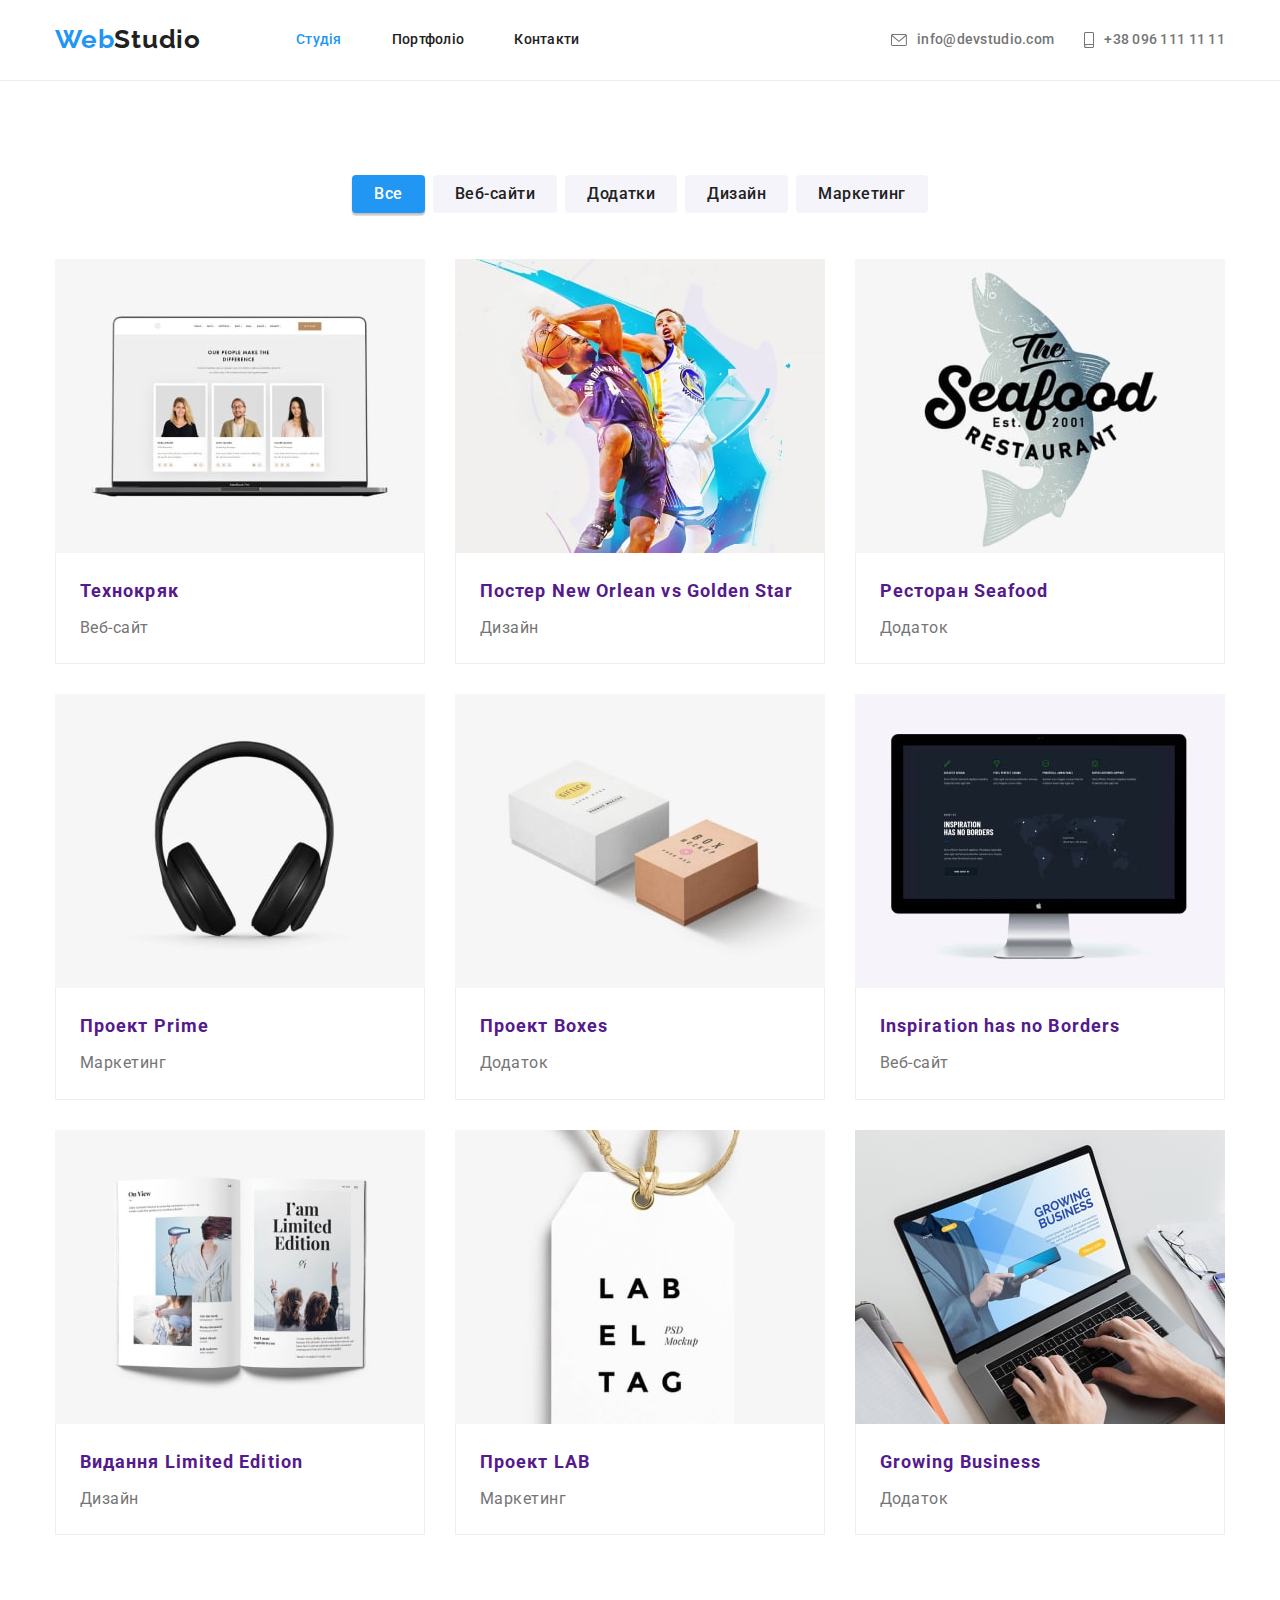
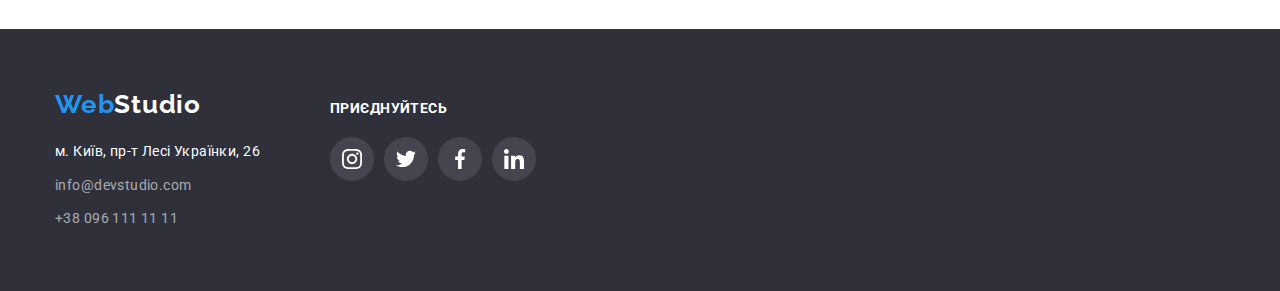
==== commit caafb1ef: "add ukr lang" ====
--- a/portfolio.html
+++ b/portfolio.html
@@ -25,13 +25,13 @@
           </a>
                 <ul class="nav-list list">
                     <li class="nav-item">
-                        <a href="./index.html" class="nav-link current link">Студия</a>
+                        <a href="./index.html" class="nav-link current link">Студія</a>
                     </li>
                     <li class="nav-item">
-                        <a href="./portfolio.html" class="nav-link link">Портфолио</a>
+                        <a href="./portfolio.html" class="nav-link link">Портфоліо</a>
                     </li>
                     <li class="nav-item">
-                        <a href="#" class="nav-link link">Контакты</a>
+                        <a href="#" class="nav-link link">Контакти</a>
                     </li>
                 </ul>
             </nav>
@@ -58,16 +58,16 @@
     <main class="portfolio-main">
       <section class="portfolio section">
         <div class="container">
-          <h1 class="visually-hidden">Портфолио</h1>
+          <h1 class="visually-hidden">Портфоліо</h1>
           <ul class="filters list">
             <li class="filters-item">
               <button type="button" class="portfolio-btn current-btn">Все</button>
             </li>
             <li class="filters-item">
-              <button type="button" class="portfolio-btn">Веб-сайты</button>
-            </li>
-            <li class="filters-item">
-              <button type="button" class="portfolio-btn">Приложения</button>
+              <button type="button" class="portfolio-btn">Веб-сайти</button>
+            </li>
+            <li class="filters-item">
+              <button type="button" class="portfolio-btn">Додатки</button>
             </li>
             <li class="filters-item">
               <button type="button" class="portfolio-btn">Дизайн</button>
@@ -119,7 +119,7 @@
                 />
                 <div class="item-wrap">
                   <h2 class="title">Ресторан Seafood</h2>
-                  <p class="text">Приложение</p>
+                  <p class="text">Додаток</p>
                 </div>
               </a>
             </li>
@@ -149,7 +149,7 @@
                 />
                 <div class="item-wrap">
                   <h2 class="title">Проект Boxes</h2>
-                  <p class="text">Приложение</p>
+                  <p class="text">Додаток</p>
                 </div>
               </a>
             </li>
@@ -178,7 +178,7 @@
                   height="294"
                 />
                 <div class="item-wrap">
-                  <h2 class="title">Издание Limited Edition</h2>
+                  <h2 class="title">Видання Limited Edition</h2>
                   <p class="text">Дизайн</p>
                 </div>
               </a>
@@ -209,7 +209,7 @@
                 />
                 <div class="item-wrap">
                   <h2 class="title">Growing Business</h2>
-                  <p class="text">Приложение</p>
+                  <p class="text">Додаток</p>
                 </div>
               </a>
             </li>
@@ -233,7 +233,7 @@
                     target="_blank"
                     class="post-address link"
                     rel="noreferrer noopener nofollow "
-                    >г. Киев, пр-т Леси Украинки, 26</a
+                    >м. Київ, пр-т Лесі Українки, 26</a
                   >
                 </li>
                 <li class="contacts-item">
@@ -247,7 +247,7 @@
               </ul>
             </div>
             <div class="footer-soc-wrap">
-              <h2 class="footer-soc-title title">Присоединяйтесь</h2>
+              <h2 class="footer-soc-title title">Приєднуйтесь</h2>
               <ul class="footer-soc list">
                 <li class="footer-soc-item">
                   <a href="" class="footer-soc-link link">
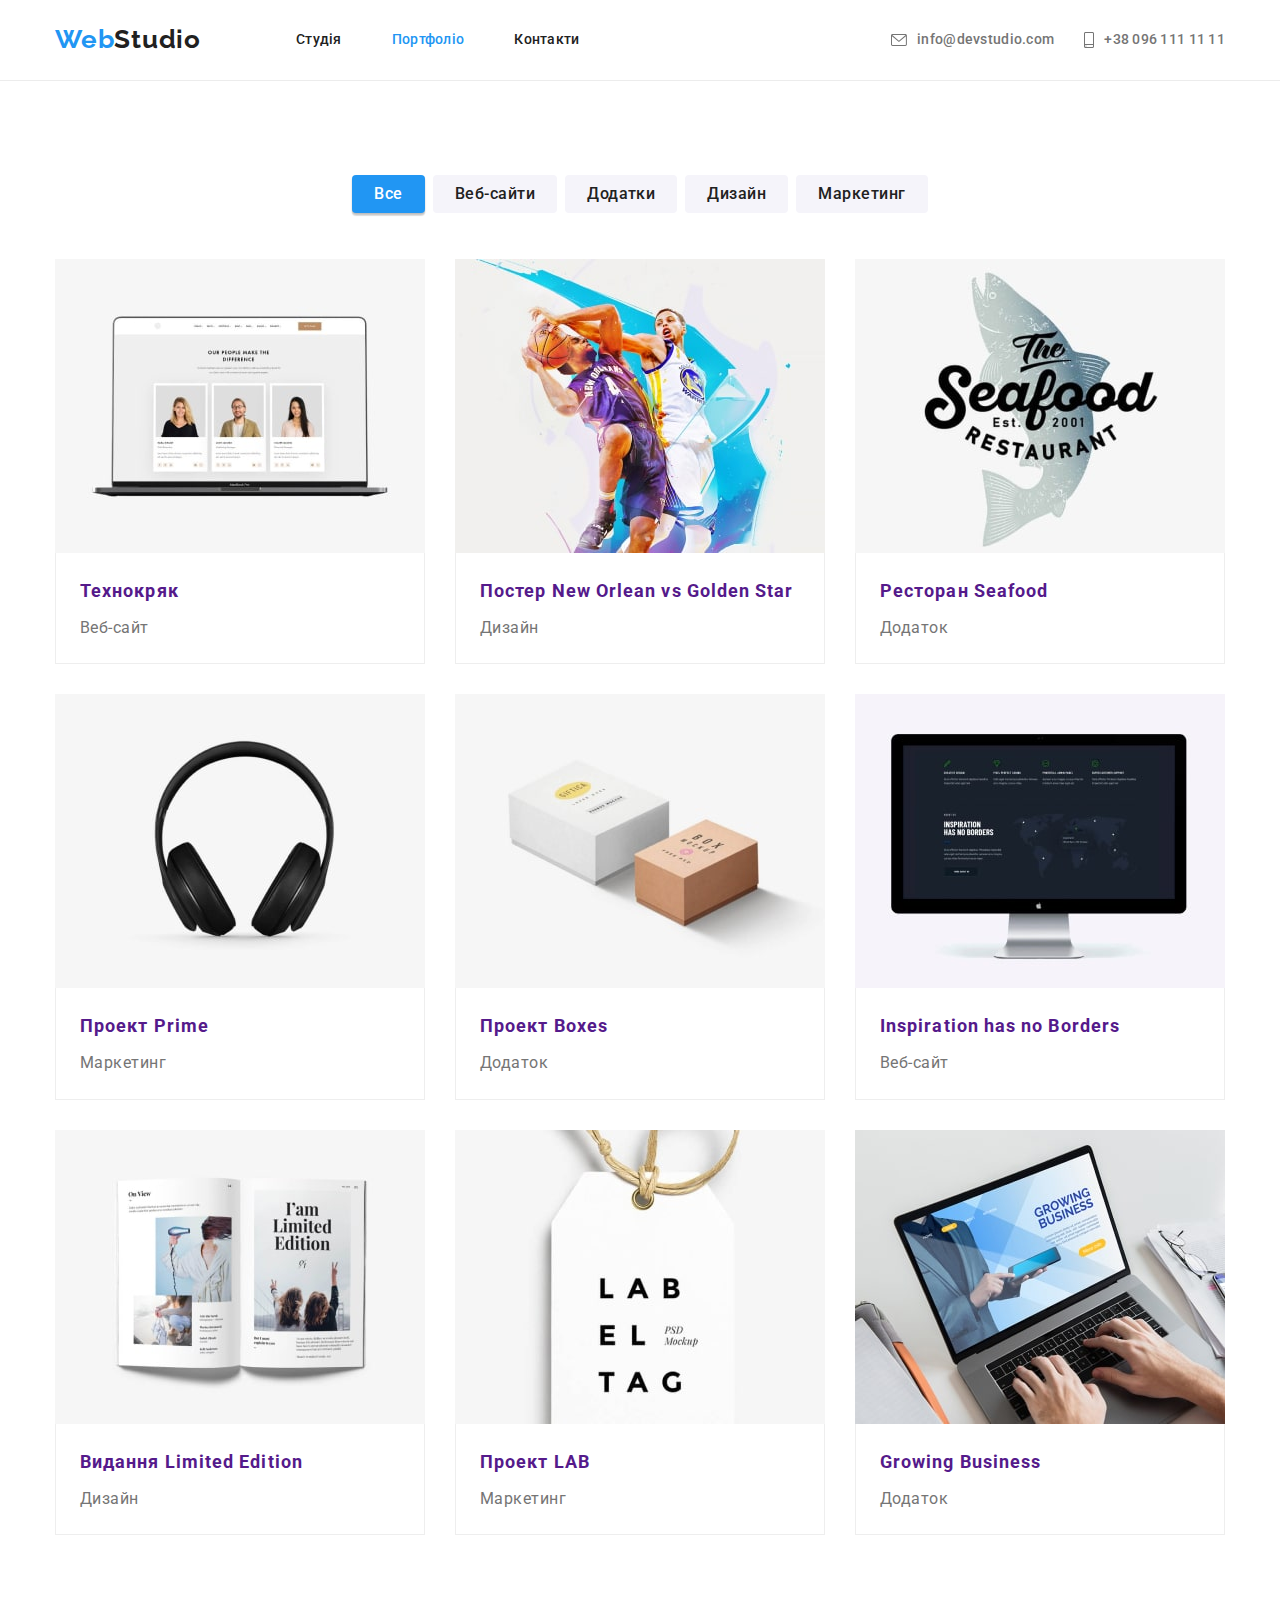
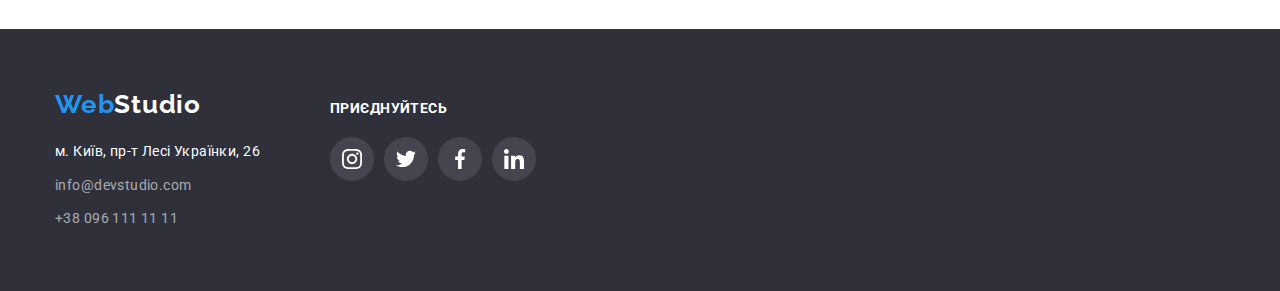
==== commit 56382876: "Update portfolio.html" ====
--- a/portfolio.html
+++ b/portfolio.html
@@ -25,10 +25,10 @@
           </a>
                 <ul class="nav-list list">
                     <li class="nav-item">
-                        <a href="./index.html" class="nav-link current link">Студія</a>
+                        <a href="./index.html" class="nav-link link">Студія</a>
                     </li>
                     <li class="nav-item">
-                        <a href="./portfolio.html" class="nav-link link">Портфоліо</a>
+                        <a href="./portfolio.html" class="nav-link current link">Портфоліо</a>
                     </li>
                     <li class="nav-item">
                         <a href="#" class="nav-link link">Контакти</a>
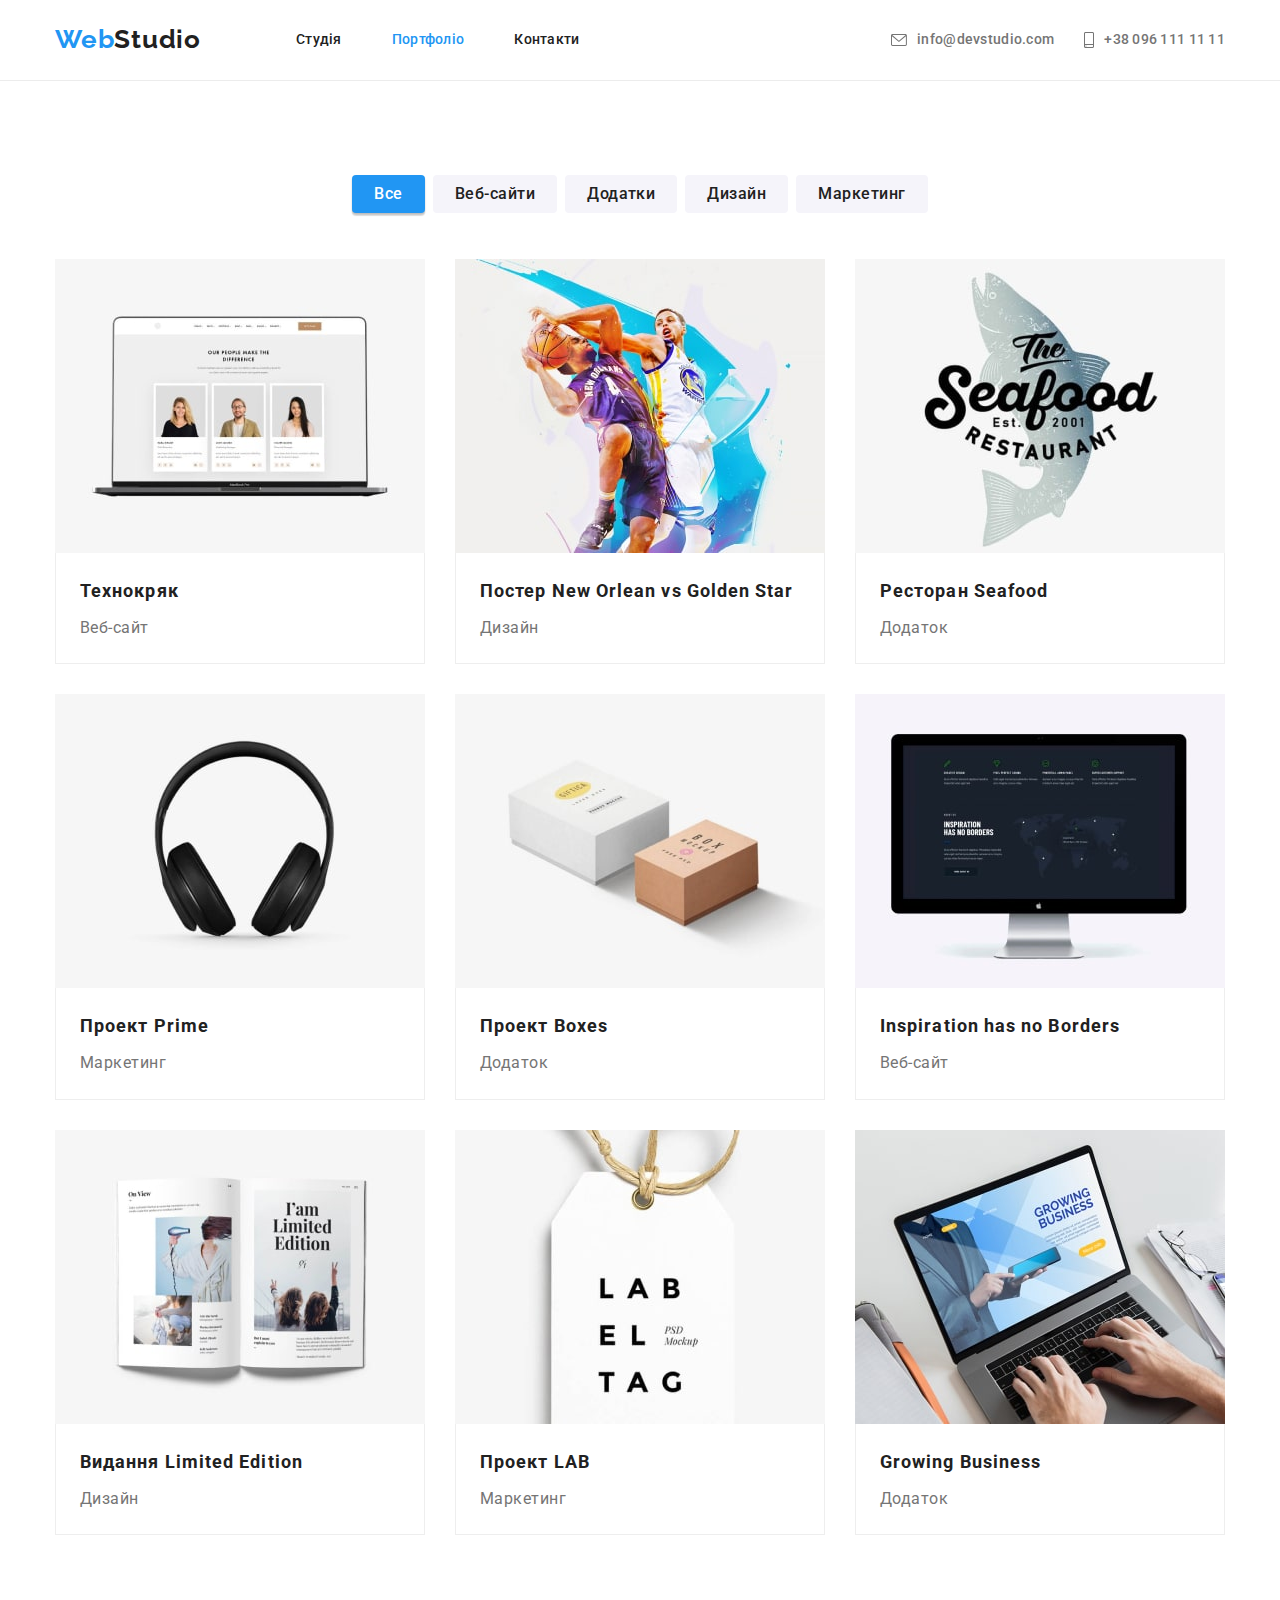
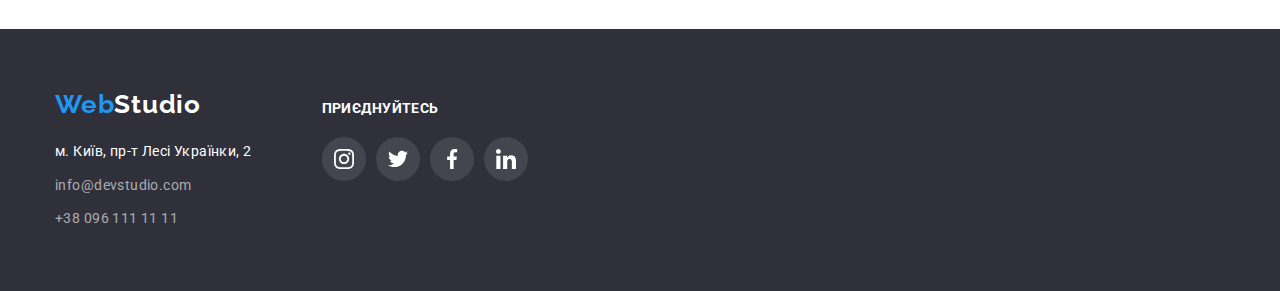
==== commit 2e1d1aa7: "correct some mistakes" ====
--- a/portfolio.html
+++ b/portfolio.html
@@ -39,14 +39,14 @@
             <ul class="contact-nav list">
                 <li class="contact-item">
                     <a href="mailto:info@devstudio.com" class="contact-link link">
-                        <svg class="icon-header" width="16px" height="12px">
+                        <svg class="icon-header" width="16" height="12">
                 <use href="./images/icons.svg#icon-envelope"></use>
               </svg> info@devstudio.com
                     </a>
                 </li>
                 <li class="contact-item">
                     <a href="tel:+380961111111" class="contact-link link">
-                        <svg class="icon-header" width="10px" height="16px">
+                        <svg class="icon-header" width="10" height="16">
                 <use href="./images/icons.svg#icon-smartphone"></use></svg
               >+38 096 111 11 11</a
             >
@@ -219,12 +219,12 @@
     </main>
     <!-- Footer -->
     <footer class="footer">
-      <address class="address">
-        <div class="container">
-          <div class="footer-wrap">
-            <div class="adress-wrap">
-              <a href="./index.html" class="logo-footer link">
-                Web<span class="logo-footer-span">Studio</span>
+      <div class="container">
+        <div class="footer-wrap">
+          <div class="adress-wrap">
+            <address class="address">
+              <a href="./index.html" class="logo-footer link"
+                >Web<span class="logo-footer-span">Studio</span>
               </a>
               <ul class="contacts list">
                 <li class="contacts-item">
@@ -233,55 +233,56 @@
                     target="_blank"
                     class="post-address link"
                     rel="noreferrer noopener nofollow "
-                    >м. Київ, пр-т Лесі Українки, 26</a
                   >
+                    м. Київ, пр-т Лесі Українки, 2
+                  </a>
                 </li>
                 <li class="contacts-item">
-                  <a href="mailto:info@devstudio.com " class="contact-item-link link"
-                    >info@devstudio.com</a
-                  >
+                  <a href="mailto:info@devstudio.com " class="contact-item-link link">
+                    info@devstudio.com
+                  </a>
                 </li>
                 <li class="contacts-item">
                   <a href="tel:+380961111111" class="contact-item-link link">+38 096 111 11 11</a>
                 </li>
               </ul>
-            </div>
-            <div class="footer-soc-wrap">
-              <h2 class="footer-soc-title title">Приєднуйтесь</h2>
-              <ul class="footer-soc list">
-                <li class="footer-soc-item">
-                  <a href="" class="footer-soc-link link">
-                    <svg class="footer-soc-icon" width="20" height="20">
-                      <use href="./images/icons.svg#icon-instagram"></use>
-                    </svg>
+            </address>
+          </div>
+          <div class="footer-soc-wrap">
+            <h2 class="footer-soc-title title">Приєднуйтесь</h2>
+            <ul class="footer-soc list">
+              <li class="footer-soc-item">
+                <a href="" class="footer-soc-link link">
+                  <svg class="footer-soc-icon" width="20" height="20">
+                    <use href="./images/icons.svg#icon-instagram"></use>
+                  </svg>
                     </a>
                 </li>
                 <li class="footer-soc-item">
                     <a href="" class="footer-soc-link link">
                         <svg class="footer-soc-icon" width="20" height="20">
-                      <use href="./images/icons.svg#icon-twitter"></use>
-                    </svg>
+                    <use href="./images/icons.svg#icon-twitter"></use>
+                  </svg>
                     </a>
                 </li>
                 <li class="footer-soc-item">
                     <a href="" class="footer-soc-link link">
                         <svg class="footer-soc-icon" width="20" height="20">
-                      <use href="./images/icons.svg#icon-facebook"></use>
-                    </svg>
+                    <use href="./images/icons.svg#icon-facebook"></use>
+                  </svg>
                     </a>
                 </li>
                 <li class="footer-soc-item">
                     <a href="" class="footer-soc-link link">
                         <svg class="footer-soc-icon" width="20" height="20">
-                      <use href="./images/icons.svg#icon-linkedin"></use>
-                    </svg>
+                    <use href="./images/icons.svg#icon-linkedin"></use>
+                  </svg>
                     </a>
                 </li>
             </ul>
         </div>
         </div>
         </div>
-        </address>
         </footer>
 </body>
 
--- a/css/styles.css
+++ b/css/styles.css
@@ -218,8 +218,10 @@
 }
 
 .icon-thumb {
-    /* display: flex; */
-    padding: 25px 100px;
+    display: flex;
+    justify-content: center;
+    align-items: center;
+    height: 120px;
     margin-bottom: 30px;
     background: #f5f4fa;
     border-radius: 4px;
@@ -352,7 +354,8 @@
 }
 
 .clients-link {
-    padding: 16px 32px;
+    width: 170px;
+    height: 92px;
     border: 1px solid var(--icon-social-color);
     border-radius: 4px;
     color: var(--icon-social-color);
@@ -509,6 +512,7 @@
     line-height: 2;
     letter-spacing: 0.06em;
     margin-bottom: 4px;
+    color: var(--main-color);
 }
 
 .projects .text {
